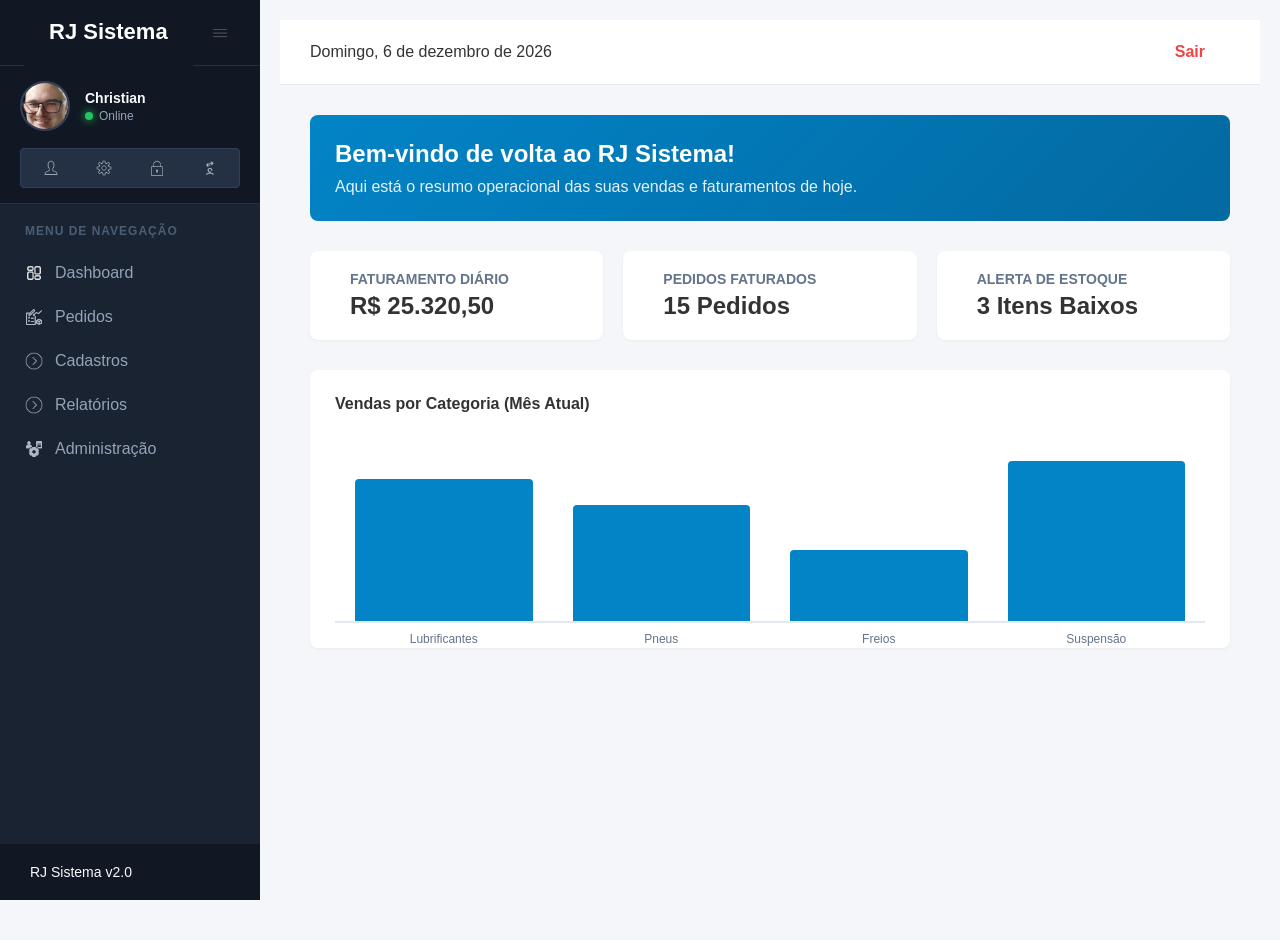
==== src/main/resources/static/index.html @ 0a91bae0 "Criado pastas e copiado os arquivos HTML/CSS e JavaScrip para o projeto" ====
<!DOCTYPE html>
<html lang="pt-BR">

<head>
    <meta charset="UTF-8">
    <meta name="viewport" content="width=device-width, initial-scale=1.0">
    <title>RJ Sistema - Painel de Controle</title>
    <link rel="stylesheet" href="css/dashboard-style.css">
    <link rel="stylesheet" href="css/style.css">
    <link rel="stylesheet" href="https://cloudflare.com">
</head>

<body>

    <div class="dashboard-wrapper">

        <!-- BARRA LATERAL -->
        <aside class="sidebar">

            <!-- Cabeçalho do Sistema -->
            <div class="sidebar-logo-container">
                <div class="sidebar-logo" id="btnLogoHome" style="cursor: pointer;">
                    <!-- Removido o ícone da esquerda. Mantido apenas o texto puro e limpo -->
                    <span class="nav-text" style="color: #ffffff; font-weight: 700;">RJ Sistema</span>
                </div>

                <!-- Botão Hambúrguer mantido no lado direito com imagem local -->
                <button id="btn-toggle-sidebar" class="sidebar-toggle-btn" title="Recolher/Expandir Menu">
                    <img src="imagens/cardapio-60.png" alt="" class="toggle-icon-img" style="filter: invert(100%);">
                </button>
            </div>

            <!-- Painel de Perfil do Usuário -->
            <div class="user-profile-panel">
                <div class="user-avatar-row">
                    <img src="imagens/ChristianRomeira.png" alt="Avatar" class="user-avatar-img"
                        onerror="this.src='https://placeholder.com'">
                    <div class="user-meta-info">
                        <span class="user-name">Christian</span>
                        <span class="user-status"><span class="status-indicator-dot"></span> Online</span>
                    </div>
                </div>
                <div class="user-action-toolbar">
                    <button class="toolbar-btn" data-target="perfil-usuario" title="Dados do Usuário">
                        <img src="imagens/usuario.png" alt="Perfil" class="toolbar-icon-img">
                    </button>
                    <button class="toolbar-btn" data-target="config-sistema" title="Configurações">
                        <img src="imagens/configuracoes.png" alt="Configurações" class="toolbar-icon-img">
                    </button>
                    <button class="toolbar-btn" data-target="alterar-senha" title="Alterar Senha">
                        <img src="imagens/cadeado.png" alt="Senha" class="toolbar-icon-img">
                    </button>
                    <button class="toolbar-btn btn-trigger-logout" title="Deslogar / Trocar Usuário">
                        <img src="imagens/alterar-usuario.png" alt="Sair" class="toolbar-icon-img">
                    </button>
                </div>
            </div>

            <!-- Menu de Navegação -->
            <div class="menu-label">MENU DE NAVEGAÇÃO</div>

            <nav class="sidebar-menu">
                <!-- Dashboard e Pedidos alinhados -->
                <a href="#" class="menu-item active" data-target="home">
                    <img src="imagens/dashboard.png" alt="" class="menu-icon-img"> <span>Dashboard</span>
                </a>
                <a href="#" class="menu-item" data-target="pedidos">
                    <img src="imagens/pedidos.png" alt="" class="menu-icon-img"> <span>Pedidos</span>
                </a>

                <!-- Menu Cascata: Cadastros -->
                <div class="menu-dropdown">
                    <a href="#" class="menu-item dropdown-toggle">
                        <div class="menu-item-left">
                            <img src="imagens/seta-direita.png" alt="" class="menu-icon-img"> <span>Cadastros</span>
                        </div>
                        <img src="imagens/ic-arrow.png" alt="" class="menu-arrow-img arrow">
                    </a>
                    <div class="dropdown-container">
                        <a href="#" class="submenu-item" data-target="clientes"><img src="imagens/clientes.png" alt=""
                                class="submenu-icon-img"> Clientes</a>
                        <a href="#" class="submenu-item" data-target="fornecedores"><img src="imagens/fornecedor.png"
                                alt="" class="submenu-icon-img"> Fornecedores</a>
                        <a href="#" class="submenu-item" data-target="produtos"><img src="imagens/icons8-caixa-64.png"
                                alt="" class="submenu-icon-img"> Produtos</a>
                        <a href="#" class="submenu-item" data-target="categorias"><img src="imagens/categorias.png"
                                alt="" class="submenu-icon-img"> <span>Categoria</span></a>
                    </div>
                </div>

                <!-- Menu Cascata: Relatórios -->
                <div class="menu-dropdown">
                    <a href="#" class="menu-item dropdown-toggle">
                        <div class="menu-item-left">
                            <img src="imagens/seta-direita.png" alt="" class="menu-icon-img"> <span>Relatórios</span>
                        </div>
                        <img src="imagens/ic-arrow.png" alt="" class="menu-arrow-img arrow">
                    </a>
                    <div class="dropdown-container">
                        <a href="#" class="submenu-item" data-target="lista-clientes"><img src="imagens/clientes.png"
                                alt="" class="submenu-icon-img"> Lista Clientes</a>
                        <a href="#" class="submenu-item" data-target="lista-fornecedores"><img
                                src="imagens/fornecedor.png" alt="" class="submenu-icon-img"> Lista Fornecedores</a>
                        <a href="#" class="submenu-item" data-target="lista-produtos"><img
                                src="imagens/icons8-caixa-64.png" alt="" class="submenu-icon-img"> Lista Produtos</a>
                        <a href="#" class="submenu-item" data-target="lista-pedidos"><img src="imagens/pedidos.png"
                                alt="" class="submenu-icon-img"> <span>Lista Pedidos</span></a>
                    </div>
                </div>

                <!-- Menu Cascata: Administração -->
                <div class="menu-dropdown">
                    <a href="#" class="menu-item dropdown-toggle">
                        <div class="menu-item-left">
                            <img src="imagens/administracao.png" alt="" class="menu-icon-img">
                            <span>Administração</span>
                        </div>
                        <img src="imagens/ic-arrow.png" alt="" class="menu-arrow-img arrow">
                    </a>
                    <div class="dropdown-container">
                        <a href="#" class="submenu-item" data-target="usuarios">
                            <img src="imagens/usuario.png" alt="" class="submenu-icon-img"> Usuários
                        </a>
                    </div>
                </div>
            </nav>

            <div class="sidebar-footer">
                <i class="fa-solid fa-user-gear"></i>
                <span>RJ Sistema v2.0</span>
            </div>
        </aside>

        <!-- ÁREA DE CONTEÚDO DIREITA -->
        <main class="main-content">
            <header class="top-bar">
                <div class="toggle-info">
                    <span id="txtDataAtual">Terça-feira, 05 de Agosto de 2026</span>
                </div>
                <div class="top-bar-actions">
                    <button class="btn-logout btn-trigger-logout"><i class="fa-solid fa-right-from-bracket"></i>
                        Sair</button>
                </div>
            </header>

            <!-- CONTEÚDO DINÂMICO UNIFICADO -->
            <section id="dynamic-container" class="content-body">

                <!-- TELA DA LOGO DA EMPRESA -->
                <div id="logo-view" class="view-panel" style="display: none;">
                    <div class="brand-presentation">
                        <div class="brand-image-wrapper">
                            <img src="imagens/logo.png" alt="Logo RJ Sistema" class="brand-logo-img"
                                onerror="this.style.display='none'; document.getElementById('fallback-logo-icon').style.display='block'">
                            <i id="fallback-logo-icon" class="fa-solid fa-square-poll-vertical"
                                style="font-size: 120px; color: var(--primary); display: none;"></i>
                        </div>
                        <h2>RJ SISTEMA</h2>
                        <p class="brand-version">Automotive Products</p>
                        <p class="brand-copyright">© 2026 RJ Sistema Corporation. Todos os direitos reservados.</p>
                    </div>
                </div>

                <!-- DASHBOARD INICIAL (HOME) -->
                <div id="home-view" class="view-panel">
                    <div class="welcome-banner">
                        <h2>Bem-vindo de volta ao RJ Sistema!</h2>
                        <p>Aqui está o resumo operacional das suas vendas e faturamentos de hoje.</p>
                    </div>

                    <div class="kpi-grid">
                        <div class="kpi-card blue">
                            <div class="kpi-icon"><i class="fa-solid fa-wallet"></i></div>
                            <div class="kpi-info">
                                <h3>Faturamento Diário</h3>
                                <p class="kpi-value">R$ 25.320,50</p>
                            </div>
                        </div>
                        <div class="kpi-card green">
                            <div class="kpi-icon"><i class="fa-solid fa-cart-check"></i></div>
                            <div class="kpi-info">
                                <h3>Pedidos Faturados</h3>
                                <p class="kpi-value">15 Pedidos</p>
                            </div>
                        </div>
                        <div class="kpi-card orange">
                            <div class="kpi-icon"><i class="fa-solid fa-boxes-packing"></i></div>
                            <div class="kpi-info">
                                <h3>Alerta de Estoque</h3>
                                <p class="kpi-value">3 Itens Baixos</p>
                            </div>
                        </div>
                    </div>

                    <div class="charts-row">
                        <div class="chart-box">
                            <h3><i class="fa-solid fa-chart-bar"></i> Vendas por Categoria (Mês Atual)</h3>
                            <div class="simulated-chart-bar">
                                <div class="bar" style="height: 80%;" data-label="Lubrificantes"></div>
                                <div class="bar" style="height: 65%;" data-label="Pneus"></div>
                                <div class="bar" style="height: 40%;" data-label="Freios"></div>
                                <div class="bar" style="height: 90%;" data-label="Suspensão"></div>
                            </div>
                        </div>
                    </div>
                </div>

            </section>
        </main>
    </div>

    <script src="js/dashboard-router.js"></script>
</body>

</html>
---- src/main/resources/static/css/dashboard-style.css ----
:root {
    --sidebar-width: 260px;
    --sidebar-bg: #1a2332;
    --sidebar-dark: #111823;
    --topbar-bg: #ffffff;
    --body-bg: #f8fafc;
    --text-main: #334155;
    --primary: #0284c7;
    --success: #16a34a;
    --warning: #ea580c;
}

* { box-sizing: border-box; margin: 0; padding: 0; }

body {
    font-family: 'Segoe UI', system-ui, sans-serif;
    background-color: var(--body-bg);
    color: var(--text-main);
    overflow-x: hidden;
}

.dashboard-wrapper { display: flex; min-height: 100vh; }

/* SIDEBAR E LOGO SUPERIOR */
.sidebar {
    width: var(--sidebar-width);
    background-color: var(--sidebar-bg);
    color: #f8fafc;
    display: flex;
    flex-direction: column;
    position: fixed;
    height: 100vh;
    left: 0; top: 0; z-index: 100;
}

.sidebar-logo {
    padding: 22px 25px;
    font-size: 22px;
    font-weight: bold;
    display: flex;
    align-items: center;
    gap: 12px;
    border-bottom: 1px solid #243145;
    background: var(--sidebar-dark);
    transition: background 0.2s;
}
.sidebar-logo:hover { background: #1c2838; }

/* CORREÇÃO DO ALINHAMENTO DA LABEL */
.menu-label {
    padding: 20px 25px 8px 25px;
    font-size: 12px;
    font-weight: 700;
    color: #4b5e74;
    text-transform: uppercase;
    letter-spacing: 1px;
    text-align: left; /* Garante alinhamento à esquerda */
}

.sidebar-menu { display: flex; flex-direction: column; padding: 5px 0; flex: 1; overflow-y: auto; }

/* CORREÇÃO DE ALINHAMENTO DOS BOTÕES (DA ESQUERDA PARA A DIREITA) */
.menu-item {
    display: flex;
    align-items: center;
    gap: 12px;
    padding: 13px 25px;
    color: #94a3b8;
    text-decoration: none;
    font-weight: 500;
    text-align: left; /* Alinha da esquerda para direita */
    transition: all 0.2s;
}
/* ============================================================================
   CORREÇÃO: ESTILIZAÇÃO DE IMAGENS DE ÍCONES DO MENU LATERAL (OFFLINE READY)
   ============================================================================ */
.menu-icon-img {
    width: 18px;
    height: 18px;
    object-fit: contain;
    /* Filtro para deixar a imagem com tom cinza-azulado (#94a3b8) padrão do menu */
    filter: invert(70%) sepia(10%) saturate(300%) hue-rotate(180deg);
    transition: filter 0.2s ease;
}

/* Força o ícone principal a ficar branco brilhante no hover do link */
.menu-item:hover .menu-icon-img, 
.menu-item.active .menu-icon-img {
    filter: invert(100%) sepia(0%) saturate(0%) hue-rotate(0deg);
}

/* Configuração da setinha do dropdown em formato de imagem */
.menu-arrow-img {
    width: 10px;
    height: 10px;
    object-fit: contain;
    filter: invert(70%) sepia(10%) saturate(300%) hue-rotate(180deg);
    transition: transform 0.2s ease, filter 0.2s ease;
}
.menu-item:hover .menu-arrow-img {
    filter: invert(100%) sepia(0%) saturate(0%) hue-rotate(0deg);
}

/* Configuração dos mini-ícones de marcadores (dots) dos submenus */
.submenu-icon-img {
    width: 8px;
    height: 8px;
    object-fit: contain;
    filter: invert(60%) sepia(10%) saturate(300%) hue-rotate(180deg);
    transition: filter 0.2s ease;
}
.submenu-item:hover .submenu-icon-img, 
.submenu-item.active-sub .submenu-icon-img {
    filter: invert(100%) sepia(0%) saturate(0%) hue-rotate(0deg);
}

/* Ajustes finos adicionais no rodapé e no cabeçalho para remover tags i remanescentes */
.sidebar-logo img, .sidebar-footer img {
    width: 22px;
    height: 22px;
    object-fit: contain;
}

/* CONTROLES DO MENU CASCATA */
.dropdown-toggle { justify-content: space-between; width: 100%; cursor: pointer; }
.menu-item-left { display: flex; align-items: center; gap: 12px; }
.menu-item-left i { width: 20px; text-align: center; }
.arrow { font-size: 11px; transition: transform 0.2s; }

/* SUBMENU TOTALMENTE ALINHADO */
.dropdown-container {
    max-height: 0;
    overflow: hidden;
    background-color: var(--sidebar-dark);
    transition: max-height 0.2s ease-out;
}
.menu-dropdown.open .dropdown-container { max-height: 250px; }
.menu-dropdown.open .arrow { transform: rotate(180deg); }

.submenu-item {
    display: flex;
    align-items: center;
    gap: 12px;
    padding: 11px 25px 11px 52px; /* Recuo perfeito mantendo alinhamento à esquerda */
    color: #8a9cb0;
    text-decoration: none;
    font-size: 16px;
    font-weight: 500;
    text-align: left;
    transition: color 0.2s, background 0.2s;
}
/* Garante que as imagens/ícones dos submenus acompanhem o tamanho do texto */
.submenu-item img.submenu-icon-img {
    width: 16px; /* CORRIGIDO: Aumentado para manter proporção visual com a fonte 16px */
    height: 16px;
    object-fit: contain;
    filter: invert(70%) sepia(10%) saturate(300%) hue-rotate(180deg);
    transition: filter 0.2s ease;
}
.submenu-item i { width: 16px; text-align: center; font-size: 13px; }
.submenu-item:hover, .submenu-item.active-sub {
    color: #ffffff;
    background-color: #243145;
}
.submenu-item:hover img.submenu-icon-img, 
.submenu-item.active-sub img.submenu-icon-img {
    filter: invert(100%) sepia(0%) saturate(0%) hue-rotate(0deg); /* Ícone brilha branco */
}

.sidebar-footer { padding: 20px; background: var(--sidebar-dark); display: flex; align-items: center; gap: 10px; font-size: 14px; }

/* CONTEÚDO DIREITA */
.main-content { margin-left: var(--sidebar-width); flex: 1; display: flex; flex-direction: column; min-width: 0; }
.top-bar { height: 65px; background-color: var(--topbar-bg); border-bottom: 1px solid #e2e8f0; display: flex; align-items: center; justify-content: space-between; padding: 0 30px; }
.btn-logout { background: none; border: none; color: #ef4444; font-weight: 600; cursor: pointer; }
.content-body { padding: 30px; }

/* ESTILIZAÇÃO DO CONTEINER DA SUA IMAGEM LOGO.PNG */
.brand-presentation {
    background: #ffffff;
    min-height: 70vh; /* Garante altura suficiente para centralização vertical */
    padding: 40px;
    border-radius: 8px;
    box-shadow: 0 1px 3px rgba(0,0,0,0.05);
    margin-top: 20px;
    display: flex;
    flex-direction: column;
    justify-content: center;
    align-items: center;
    text-align: center;
}
.brand-image-wrapper {
    margin-bottom: 30px;
    display: flex;
    justify-content: center;
    align-items: center;
    width: 100%;
}

.brand-logo-img {
    max-height: 280px; /* CORREÇÃO: Aumentado de 120px para 280px para o logotipo ficar grande */
    max-width: 90%;
    object-fit: contain;
    animation: pulse 3s infinite ease-in-out; /* Mantém o efeito pulsar sutil */
}

.brand-presentation h2 { 
    font-size: 36px; 
    font-weight: 800; 
    color: #111823; 
    letter-spacing: 2px; 
    margin-bottom: 10px; 
}

.brand-version { 
    font-size: 16px; 
    color: var(--primary); 
    font-weight: 600; 
    margin-bottom: 60px; 
}

.brand-copyright { 
    font-size: 13px; 
    color: #94a3b8; 
}

/* CARDS GERENCIAIS */
.welcome-banner { background: linear-gradient(135deg, #0284c7, #0369a1); color: white; padding: 25px; border-radius: 8px; margin-bottom: 30px; }
.welcome-banner h2 { margin: 0 0 10px 0; } .welcome-banner p { margin: 0; opacity: 0.9; }
.kpi-grid { display: flex; gap: 20px; flex-wrap: wrap; margin-bottom: 30px; }
.kpi-card { flex: 1; min-width: 240px; background: white; padding: 20px; border-radius: 8px; display: flex; align-items: center; gap: 20px; box-shadow: 0 1px 3px rgba(0,0,0,0.05); }
.kpi-icon { font-size: 32px; }
.kpi-card.blue .kpi-icon { color: var(--primary); } .kpi-card.green .kpi-icon { color: var(--success); } .kpi-card.orange .kpi-icon { color: var(--warning); }
.kpi-value { font-size: 24px; font-weight: bold; margin: 5px 0 0 0; } .kpi-info h3 { margin: 0; font-size: 14px; color: #64748b; text-transform: uppercase; }
.chart-box { background: white; padding: 25px; border-radius: 8px; box-shadow: 0 1px 3px rgba(0,0,0,0.05); }
.chart-box h3 { margin: 0 0 30px 0; font-size: 16px; }
.simulated-chart-bar { height: 180px; display: flex; align-items: flex-end; gap: 40px; padding: 0 20px; border-bottom: 2px solid #e2e8f0;}
.bar { flex: 1; background: var(--primary); border-radius: 4px 4px 0 0; position: relative; }
.bar::after { content: attr(data-label); position: absolute; bottom: -25px; left: 50%; transform: translateX(-50%); font-size: 12px; color: #64748b; white-space: nowrap; }

@keyframes pulse { 
    0% { transform: scale(1); filter: drop-shadow(0 2px 4px rgba(0,0,0,0.05)); } 
    50% { transform: scale(1.04); filter: drop-shadow(0 6px 12px rgba(2,132,199,0.15)); } 
    100% { transform: scale(1); filter: drop-shadow(0 2px 4px rgba(0,0,0,0.05)); } 
}

/* ============================================================================
   NOVO: ESTILIZAÇÃO DO PAINEL DE PERFIL DO USUÁRIO (ALINHADO COM O PRINT)
   ============================================================================ */
.user-profile-panel {
    padding: 15px 20px;
    background-color: var(--sidebar-dark);
    border-bottom: 1px solid #243145;
    display: flex;
    flex-direction: column;
    gap: 12px;
}

.user-avatar-row {
    display: flex;
    align-items: center;
    gap: 15px;
}

.user-avatar-img {
    width: 50px;
    height: 50px;
    border-radius: 50%; /* Torna a foto redonda */
    object-fit: cover;
    border: 2px solid #334155;
}

.user-meta-info {
    display: flex;
    flex-direction: column;
    gap: 3px;
}

.user-name {
    font-size: 14px;
    font-weight: 600;
    color: #f8fafc;
    white-space: nowrap;
    overflow: hidden;
    text-overflow: ellipsis;
    max-width: 150px;
}

.user-status {
    font-size: 12px;
    color: #94a3b8;
    display: flex;
    align-items: center;
    gap: 6px;
}

/* Indicador de Bolinha Verde Online */
.status-indicator-dot {
    width: 8px;
    height: 8px;
    background-color: #22c55e;
    border-radius: 50%;
    display: inline-block;
    box-shadow: 0 0 8px #22c55e;
}

/* BARRA DE ATALHOS RÁPIDOS */
.user-action-toolbar {
    display: flex;
    justify-content: space-between;
    background-color: #243145; /* Fundo cinza azulado sutil para destacar a barra */
    border-radius: 4px;
    padding: 3px;
    border: 1px solid #334155;
    margin-top: 5px; /* Garante que não cole na foto */
}

.toolbar-btn {
    flex: 1;
    background: none;
    border: none;
    color: #94a3b8; /* Cor original cinza clara */
    padding: 8px 0;
    font-size: 14px;
    cursor: pointer;
    border-radius: 4px;
    display: flex;
    justify-content: center;
    align-items: center;
    transition: all 0.2s ease;
}

.toolbar-btn i {
    color: #cbd5e1 !important; /* Força os ícones a ficarem brancos/claros na tela */
    font-size: 14px;
}

.toolbar-btn:hover i {
    color: #ffffff !important; /* Brilha totalmente branco ao passar o mouse */
}

.toolbar-btn.btn-trigger-logout:hover i {
    color: #ef4444 !important; /* O ícone de sair fica vermelho no hover */
}
/* Configura o tamanho e a tonalidade das imagens dos ícones locais */
.toolbar-icon-img {
    width: 16px;
    height: 16px;
    object-fit: contain;
    /* Aplica um filtro visual para deixar a imagem cinza clara nativamente no CSS */
    filter: invert(70%) sepia(10%) saturate(300%) hue-rotate(180deg);
    transition: filter 0.2s ease;
}

/* Deixa o ícone totalmente branco quando o usuário passa o mouse por cima */
.toolbar-btn:hover .toolbar-icon-img {
    filter: invert(100%) sepia(0%) saturate(0%) hue-rotate(0deg);
}

/* Deixa o ícone de sair vermelho quando passa o mouse por cima */
.toolbar-btn.btn-trigger-logout:hover .toolbar-icon-img {
    filter: invert(30%) sepia(80%) saturate(5000%) hue-rotate(340deg);
}

/* ============================================================================
   REGRAS AUTOMÁTICAS PARA O TEMA ESCURO (DARK MODE NATÍVÕ)
   ============================================================================ */
body.dark-theme {
    background-color: #0f172a !important;
}

/* Quando o corpo do site tiver a classe dark-theme, tudo isso acende em branco automaticamente */
body.dark-theme label,
body.dark-theme h1,
body.dark-theme h2,
body.dark-theme h3,
body.dark-theme .total-label,
body.dark-theme .menu-label {
    color: #ffffff !important;
}

/* Força os painéis de fundo e o topo a acompanharem o tom escuro */
body.dark-theme .main-content,
body.dark-theme .brand-presentation,
body.dark-theme .split-column-form,
body.dark-theme .permissions-section-box {
    background-color: #1e293b !important;
}

body.dark-theme .top-bar {
    background-color: #1e293b !important;
    border-bottom: 1px solid #334155;
}

body.dark-theme #dynamic-container .container {
    background-color: #1e293b !important;
    color: #ffffff !important;
}

/* ============================================================================
   ESTILIZAÇÃO DO MENU RETRÁTIL (MINI SIDEBAR RESPONSIVA)
   ============================================================================ */
.sidebar-logo-container {
    display: flex;
    align-items: center;
    justify-content: space-between;
    background: var(--sidebar-dark);
    border-bottom: 1px solid #243145;
    height: 66px;
    padding: 0 24px; /* Dá um recuo elegante de 24px nas duas laterais, desencostando o texto e o botão das paredes */
    box-sizing: border-box;
}

.sidebar-logo {
    display: flex;
    align-items: center;
}

.sidebar-toggle-btn {
    background: none;
    border: none;
    cursor: pointer;
    display: flex;
    align-items: center;
    justify-content: center;
    padding: 8px;
    border-radius: 4px;
    transition: background 0.2s;
}
.sidebar-toggle-btn:hover { background-color: #243145; }

.toggle-icon-img {
    width: 16px;
    height: 16px;
    object-fit: contain;
    filter: invert(70%) sepia(10%) saturate(300%) hue-rotate(180deg) !important;
    transform: rotate(0deg); /* Mantém na horizontal quando o menu está aberto */
    transition: filter 0.2s ease, transform 0.3s ease;
}
.sidebar-toggle-btn:hover .toggle-icon-img {
    filter: invert(100%) sepia(0%) saturate(0%) hue-rotate(0deg) !important;
}

/* Adiciona transição suave de largura nos contêineres principais */
.sidebar {
    transition: width 0.3s cubic-bezier(0.4, 0, 0.2, 1);
}

.main-content {
    transition: margin-left 0.3s cubic-bezier(0.4, 0, 0.2, 1);
}

/* ============================================================================
   CLASSES DO ESTADO RECOLHIDO (.collapsed) - ATIVADO POR BOTÃO OU TELA PEQUENA
   ============================================================================ */
@media (min-width: 993px) {
    body.collapsed .sidebar {
        width: 70px;
    }
    body.collapsed .main-content {
        margin-left: 70px;
    }
    body.collapsed .sidebar .nav-text,
    body.collapsed .sidebar span,
    body.collapsed .sidebar .menu-label,
    body.collapsed .sidebar .user-meta-info,
    body.collapsed .sidebar .arrow,
    body.collapsed .sidebar .user-action-toolbar,
    body.collapsed .sidebar .dropdown-container {
        display: none !important;
    }
    body.collapsed .sidebar-logo-container { justify-content: center; padding: 0; }
    body.collapsed .sidebar-logo-container .sidebar-toggle-btn { display: flex !important; margin: 0 auto; }
    body.collapsed .sidebar-logo-container .sidebar-logo { display: none !important; }
    body.collapsed .menu-item, body.collapsed .submenu-item { justify-content: center; padding: 15px 0; }
    body.collapsed .toggle-icon-img { transform: rotate(-90deg); }
}
/* ============================================================================
   ESTRUTURAÇÃO COMPLETA E CORRIGIDA PARA TELAS MENORES (MÍDIA RESPONSIVA)
   ============================================================================ */
@media (max-width: 992px) {
    
    /* ESTADO 1: PADRÃO EM TELA PEQUENA (MENU RECOLHIDO EM 70PX) */
    body:not(.force-expanded-mobile) .sidebar {
        width: 70px !important;
    }
    body:not(.force-expanded-mobile) .main-content {
        margin-left: 70px !important;
    }
    body:not(.force-expanded-mobile) .sidebar .nav-text, 
    body:not(.force-expanded-mobile) .sidebar span, 
    body:not(.force-expanded-mobile) .sidebar .menu-label, 
    body:not(.force-expanded-mobile) .sidebar .user-meta-info, 
    body:not(.force-expanded-mobile) .sidebar .arrow, 
    body:not(.force-expanded-mobile) .sidebar .user-action-toolbar,
    body:not(.force-expanded-mobile) .sidebar .dropdown-container {
        display: none !important;
    }
    body:not(.force-expanded-mobile) .sidebar-logo-container {
        justify-content: center !important;
        padding: 0 !important;
    }
    body:not(.force-expanded-mobile) .sidebar-logo {
        display: none !important;
    }
    body:not(.force-expanded-mobile) .sidebar-toggle-btn {
        display: flex !important;
        margin: 0 auto !important;
    }
    body:not(.force-expanded-mobile) .menu-item,
    body:not(.force-expanded-mobile) .submenu-item {
        justify-content: center !important;
        padding: 15px 0 !important;
    }

    /* ESTADO 2: SE CLICAR NO BOTÃO SANDUÍCHE (MENU EXPANDIDO EM 260PX) */
     body.force-expanded-mobile .sidebar .submenu-item {
        display: flex !important;
        flex-direction: row !important; /* CORREÇÃO MÁSTER: Força o ícone e o texto a ficarem LADO A LADO */
        align-items: center !important;
        justify-content: flex-start !important;
        padding: 12px 25px 12px 52px !important; /* Mantém o recuo elegante à esquerda */
        width: 100% !important;
    }

    body.force-expanded-mobile .sidebar .submenu-item span {
        display: inline-block !important; /* Força o texto oculto a reaparecer brilhante no mobile */
        color: #94a3b8 !important;
        font-size: 16px !important;
    }
    
    body.force-expanded-mobile .sidebar .submenu-item:hover span,
    body.force-expanded-mobile .sidebar .submenu-item.active-sub span {
        color: #ffffff !important; /* Brilha em branco no foco */
    }
}
/* ============================================================================
   CORREÇÃO MÁSTER: FORÇA O ALINHAMENTO EM CASCATA VERTICAL DOS SUBMENUS
   ============================================================================ */
.dropdown-container {
    display: flex !important;
    flex-direction: column !important; /* FORÇA UM ITEM ABAIXO DO OUTRO (CASCATA) */
    width: 100% !important;
    background-color: var(--sidebar-dark) !important;
}

/* Garante o empilhamento vertical correto quando expandido em telas menores */
@media (max-width: 992px) {
    body.force-expanded-mobile .sidebar .dropdown-container {
        display: flex !important;
        flex-direction: column !important; /* CORREÇÃO DO PRINT: Empilha verticalmente no mobile */
        width: 100% !important;
    }
    
    body.force-expanded-mobile .sidebar .submenu-item {
        display: flex !important;
        width: 100% !important;
        text-align: left !important;
        justify-content: flex-start !important;
        padding: 12px 25px 12px 52px !important; /* Mantém o recuo elegante à esquerda */
    }
}
---- src/main/resources/static/css/style.css ----
:root {
    --primary-color: #0056b3;
    --secondary-color: #28a745;
    --neutral-color: #6c757d;
    --background-color: #f4f6f9;
    --card-background: #ffffff;
    --text-color: #333333;
    --border-color: #cccccc;
}

body {
    font-family: 'Segoe UI', Tahoma, Geneva, Verdana, sans-serif;
    background-color: var(--background-color);
    color: var(--text-color);
    margin: 0;
    padding: 20px;
}

.container {
    max-width: 100%; /* Ocupa o espaço disponível do painel da direita */
    background: var(--card-background);
    padding: 30px;
    border-radius: 8px;
    box-shadow: 0 1px 3px rgba(0, 0, 0, 0.05); /* Sombra suave combinando com o Dashboard */
}

header h1 {
    font-size: 28px;
    text-align: center;
    color: #111111;
    margin-bottom: 30px;
    border-bottom: 2px solid var(--primary-color);
    padding-bottom: 10px;
}

.form-group-row {
    display: flex;
    gap: 15px;
    flex-wrap: wrap;
    margin-bottom: 15px;
}

.form-group {
    display: flex;
    flex-direction: column;
    flex: 1;
    min-width: 180px;
}

.form-group.small { flex: 0 1 100px; }
.form-group.large { flex: 2 1 300px; }

label {
    font-size: 14px;
    font-weight: 600;
    margin-bottom: 5px;
}

input, select, textarea {
    padding: 10px;
    border: 1px solid var(--border-color);
    border-radius: 4px;
    font-size: 15px;
    width: 100%; 
    box-sizing: border-box; 
    background-color: #ffffff; /* Fundo branco limpo */
    height: 42px; /* Força uma altura fixa idêntica para todos os inputs e selects */
}

input:focus, select:focus, textarea:focus {
    border-color: var(--primary-color);
    outline: none;
}

input:disabled {
    background-color: #e9ecef;
}

.button-panel {
    display: flex;
    justify-content: center;
    gap: 20px;
    margin-top: 35px;
    border-top: 1px solid #eeeeee;
    padding-top: 20px;
}

button {
    padding: 12px 25px;
    font-size: 16px;
    font-weight: bold;
    border: none;
    border-radius: 4px;
    cursor: pointer;
    transition: background 0.2s;
}

.btn-primary { background-color: var(--primary-color); color: white; }
.btn-primary:hover { background-color: #004085; }

.btn-secondary { background-color: var(--secondary-color); color: white; }
.btn-secondary:hover { background-color: #1e7e34; }

.btn-neutral { background-color: var(--neutral-color); color: white; }
.btn-neutral:hover { background-color: #5a6268; }

/* ============================================================================
   ESTILIZAÇÃO DO LAYOUT DIVIDIDO (FORMULÁRIO + TABELA NA MESMA TELA)
   ============================================================================ */
.split-layout {
    display: flex;
    gap: 30px;
    flex-wrap: wrap;
    margin-top: 20px;
}

.split-column-form {
    flex: 1 1 300px; /* Ocupa pelo menos 300px, expandindo se necessário */
    background: #f8fafc;
    padding: 20px;
    border-radius: 6px;
    border: 1px solid #e2e8f0;
}

.split-column-table {
    flex: 2 1 450px; /* Dá prioridade de largura para a tabela */
    min-width: 320px;
}

.button-panel-vertical {
    display: flex;
    flex-direction: column;
    gap: 10px;
    margin-top: 30px;
}

.button-panel-vertical button {
    width: 100%;
    display: flex;
    justify-content: center;
    align-items: center;
    gap: 10px;
}

/* ESTILIZAÇÃO PROFISSIONAL DA JTABLE WEB */
.table-responsive-wrapper {
    overflow-x: auto;
    border: 1px solid #e2e8f0;
    border-radius: 6px;
    background: white;
}

.data-table-grid {
    width: 100%;
    border-collapse: collapse;
    font-size: 14px;
    text-align: left;
}

.data-table-grid th {
    background-color: #1e293b;
    color: #ffffff;
    padding: 12px 15px;
    font-weight: 600;
}

.data-table-grid td {
    padding: 10px 15px;
    border-bottom: 1px solid #e2e8f0;
    color: #334155;
}

.data-table-grid tbody tr:hover {
    background-color: #f1f5f9; /* Efeito de linha selecionada ao passar o mouse */
}

/* MINI BOTÕES DE AÇÃO NA TABELA */
.btn-action-sm {
    padding: 5px 10px;
    font-size: 12px;
    border: none;
    border-radius: 3px;
    cursor: pointer;
    margin: 0 3px;
    color: white;
}
.btn-action-sm.edit { background-color: #0284c7; }
.btn-action-sm.edit:hover { background-color: #0369a1; }
.btn-action-sm.delete { background-color: #ef4444; }
.btn-action-sm.delete:hover { background-color: #dc2626; }

/* ============================================================================
   ESTILIZAÇÃO DO PAINEL DE PERMISSÕES DE ACESSO (USUÁRIOS)
   ============================================================================ */
.permissions-section-box {
    margin-top: 25px;
    padding: 15px;
    background: #ffffff;
    border-radius: 6px;
    border: 1px solid #e2e8f0;
}

.section-title-label {
    font-size: 14px;
    font-weight: 700;
    color: #1e293b;
    margin-bottom: 12px;
    display: flex;
    align-items: center;
    gap: 8px;
}

.checkbox-grid-panel {
    display: grid;
    grid-template-columns: repeat(auto-fill, minmax(140px, 1fr));
    gap: 10px;
}

.chk-item {
    display: flex;
    align-items: center;
    gap: 8px;
}

.chk-item input[type="checkbox"] {
    width: 16px;
    height: 16px;
    cursor: pointer;
}

.chk-item label {
    font-size: 13px;
    font-weight: 500;
    color: #475569;
    margin: 0;
    cursor: pointer;
}

/* CORREÇÃO MÁSTER: Sincroniza a cor de fundo das colunas congeladas no hover da linha */
.data-table-grid tbody tr:hover td[style*="position: sticky"] {
    background-color: #f1f5f9 !important;
}

/* ============================================================================
   ESTILIZAÇÃO DO DISPLAY DE TOTAL DO PDV (CAIXA GRANDE)
   ============================================================================ */
.total-display-box {
    background-color: #0f172a; /* Fundo preto/escuro de painel digital */
    color: #22c55e; /* Texto verde neon brilhante */
    padding: 12px 20px;
    border-radius: 6px;
    display: flex;
    flex-direction: column;
    justify-content: center;
    align-items: flex-end;
    box-shadow: inset 0 2px 4px rgba(0,0,0,0.3);
    border: 1px solid #1e293b;
    min-width: 240px;
}

.total-label {
    font-size: 11px;
    font-weight: 700;
    color: #64748b;
    letter-spacing: 0.5px;
    margin-bottom: 2px;
}

.total-value {
    font-size: 28px;
    font-family: 'Courier New', Courier, monospace;
    font-weight: 800;
    line-height: 1;
}

/* Sincroniza a altura do botão Inserir com a nova altura do select de produtos */
#btnAdicionarItem {
    height: 42px;
    display: flex;
    justify-content: center;
    align-items: center;
    margin-top: auto; /* Evita desalinhamento vertical */
}

/* ============================================================================
  ALINHAMENTO DA CAIXA DE MOSTRAR SENHA (LINHA ÚNICA SIMÉTRICA)
   ============================================================================ */
.show-password-row {
    display: flex;
    align-items: center; /* Alinha o quadrado e o texto perfeitamente pelo centro vertical */
    gap: 8px; /* Cria um espaçamento elegante entre o quadrado e a letra */
    margin-top: 10px;
    width: 100%;
}

/* Remove a altura fixa de 42px global apenas para este checkbox específico */
.show-password-row input[type="checkbox"] {
    width: 16px !important;
    height: 16px !important;
    padding: 0 !important;
    cursor: pointer;
    margin: 0;
}

/* Garante que o texto fique ao lado com tamanho e cor equilibrados */
.show-password-row label {
    font-size: 13px;
    font-weight: 600;
    color: #64748b;
    margin: 0;
    cursor: pointer;
    white-space: nowrap; /* Impede que o texto quebre para a linha de baixo */
}
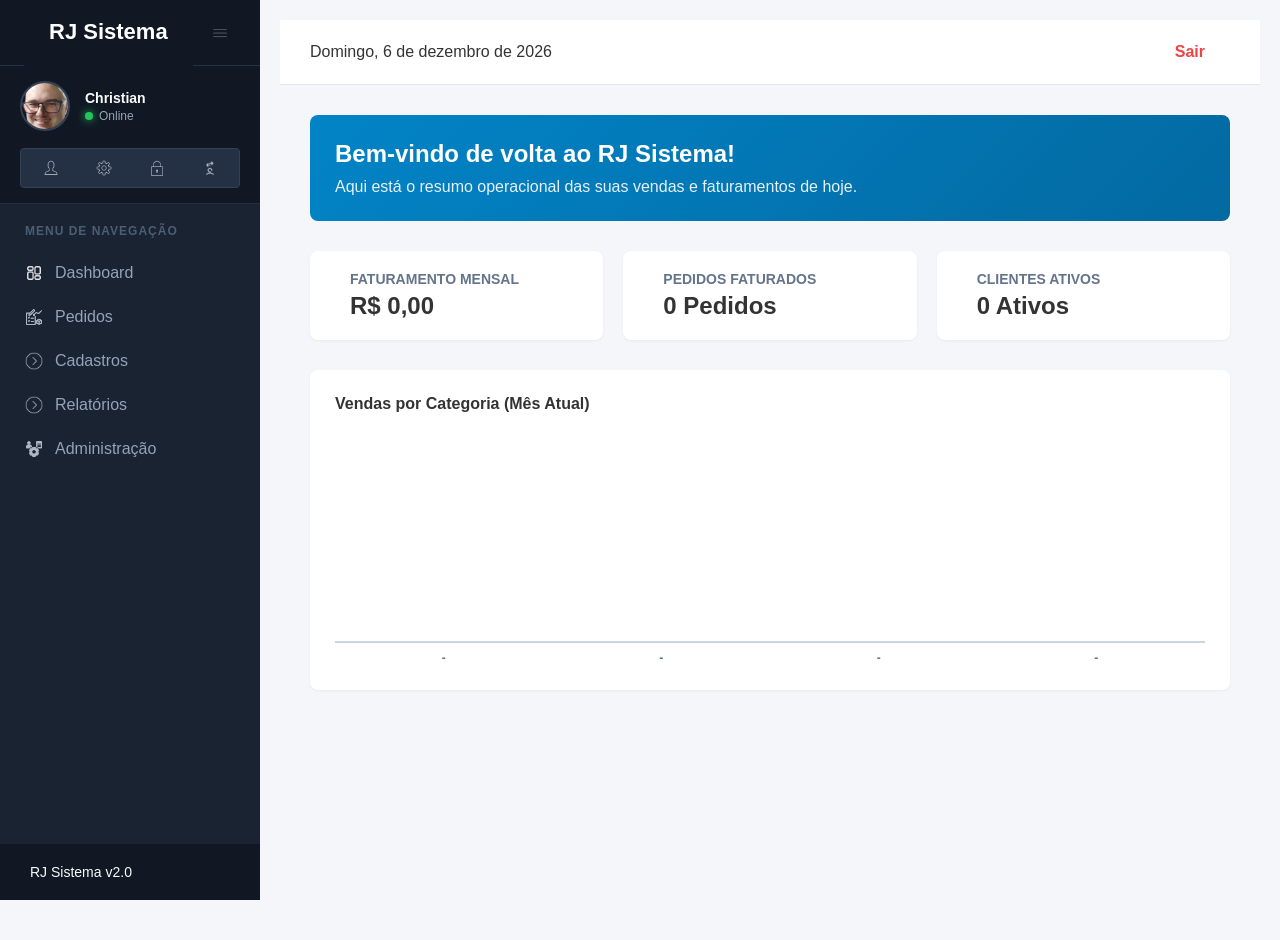
==== commit 0e973104: "Ajustes tela Dashboard para puxar dados reais do banco para a tela" ====
--- a/src/main/resources/static/index.html
+++ b/src/main/resources/static/index.html
@@ -172,22 +172,25 @@
                         <div class="kpi-card blue">
                             <div class="kpi-icon"><i class="fa-solid fa-wallet"></i></div>
                             <div class="kpi-info">
-                                <h3>Faturamento Diário</h3>
-                                <p class="kpi-value">R$ 25.320,50</p>
+                                <h3>Faturamento Mensal</h3>
+                                <!-- ADICIONADO ID: kpi-faturamento -->
+                                <p class="kpi-value" id="kpi-faturamento">R$ 0,00</p>
                             </div>
                         </div>
                         <div class="kpi-card green">
                             <div class="kpi-icon"><i class="fa-solid fa-cart-check"></i></div>
                             <div class="kpi-info">
                                 <h3>Pedidos Faturados</h3>
-                                <p class="kpi-value">15 Pedidos</p>
+                                <!-- ADICIONADO ID: kpi-pedidos -->
+                                <p class="kpi-value" id="kpi-pedidos">0 Pedidos</p>
                             </div>
                         </div>
                         <div class="kpi-card orange">
-                            <div class="kpi-icon"><i class="fa-solid fa-boxes-packing"></i></div>
+                            <div class="kpi-icon"><i class="fa-solid fa-users"></i></div>
                             <div class="kpi-info">
-                                <h3>Alerta de Estoque</h3>
-                                <p class="kpi-value">3 Itens Baixos</p>
+                                <h3>Clientes Ativos</h3>
+                                <!-- ADICIONADO ID: kpi-clientes -->
+                                <p class="kpi-value" id="kpi-clientes">0 Ativos</p>
                             </div>
                         </div>
                     </div>
@@ -195,11 +198,27 @@
                     <div class="charts-row">
                         <div class="chart-box">
                             <h3><i class="fa-solid fa-chart-bar"></i> Vendas por Categoria (Mês Atual)</h3>
-                            <div class="simulated-chart-bar">
-                                <div class="bar" style="height: 80%;" data-label="Lubrificantes"></div>
-                                <div class="bar" style="height: 65%;" data-label="Pneus"></div>
-                                <div class="bar" style="height: 40%;" data-label="Freios"></div>
-                                <div class="bar" style="height: 90%;" data-label="Suspensão"></div>
+                            <div
+                                style="height: 200px; display: flex; align-items: flex-end; justify-content: space-around; padding-top: 20px; border-bottom: 2px solid #cbd5e1;">
+                                <div id="bar0"
+                                    style="width: 40px; height: 0%; background: #0284c7; border-radius: 4px 4px 0 0; transition: height 0.5s;">
+                                </div>
+                                <div id="bar1"
+                                    style="width: 40px; height: 0%; background: #0284c7; border-radius: 4px 4px 0 0; transition: height 0.5s;">
+                                </div>
+                                <div id="bar2"
+                                    style="width: 40px; height: 0%; background: #0284c7; border-radius: 4px 4px 0 0; transition: height 0.5s;">
+                                </div>
+                                <div id="bar3"
+                                    style="width: 40px; height: 0%; background: #0284c7; border-radius: 4px 4px 0 0; transition: height 0.5s;">
+                                </div>
+                            </div>
+                            <div
+                                style="display: flex; justify-content: space-around; margin-top: 8px; font-size: 12px; color: #64748b; font-weight: bold;">
+                                <span id="lbl0">-</span>
+                                <span id="lbl1">-</span>
+                                <span id="lbl2">-</span>
+                                <span id="lbl3">-</span>
                             </div>
                         </div>
                     </div>
